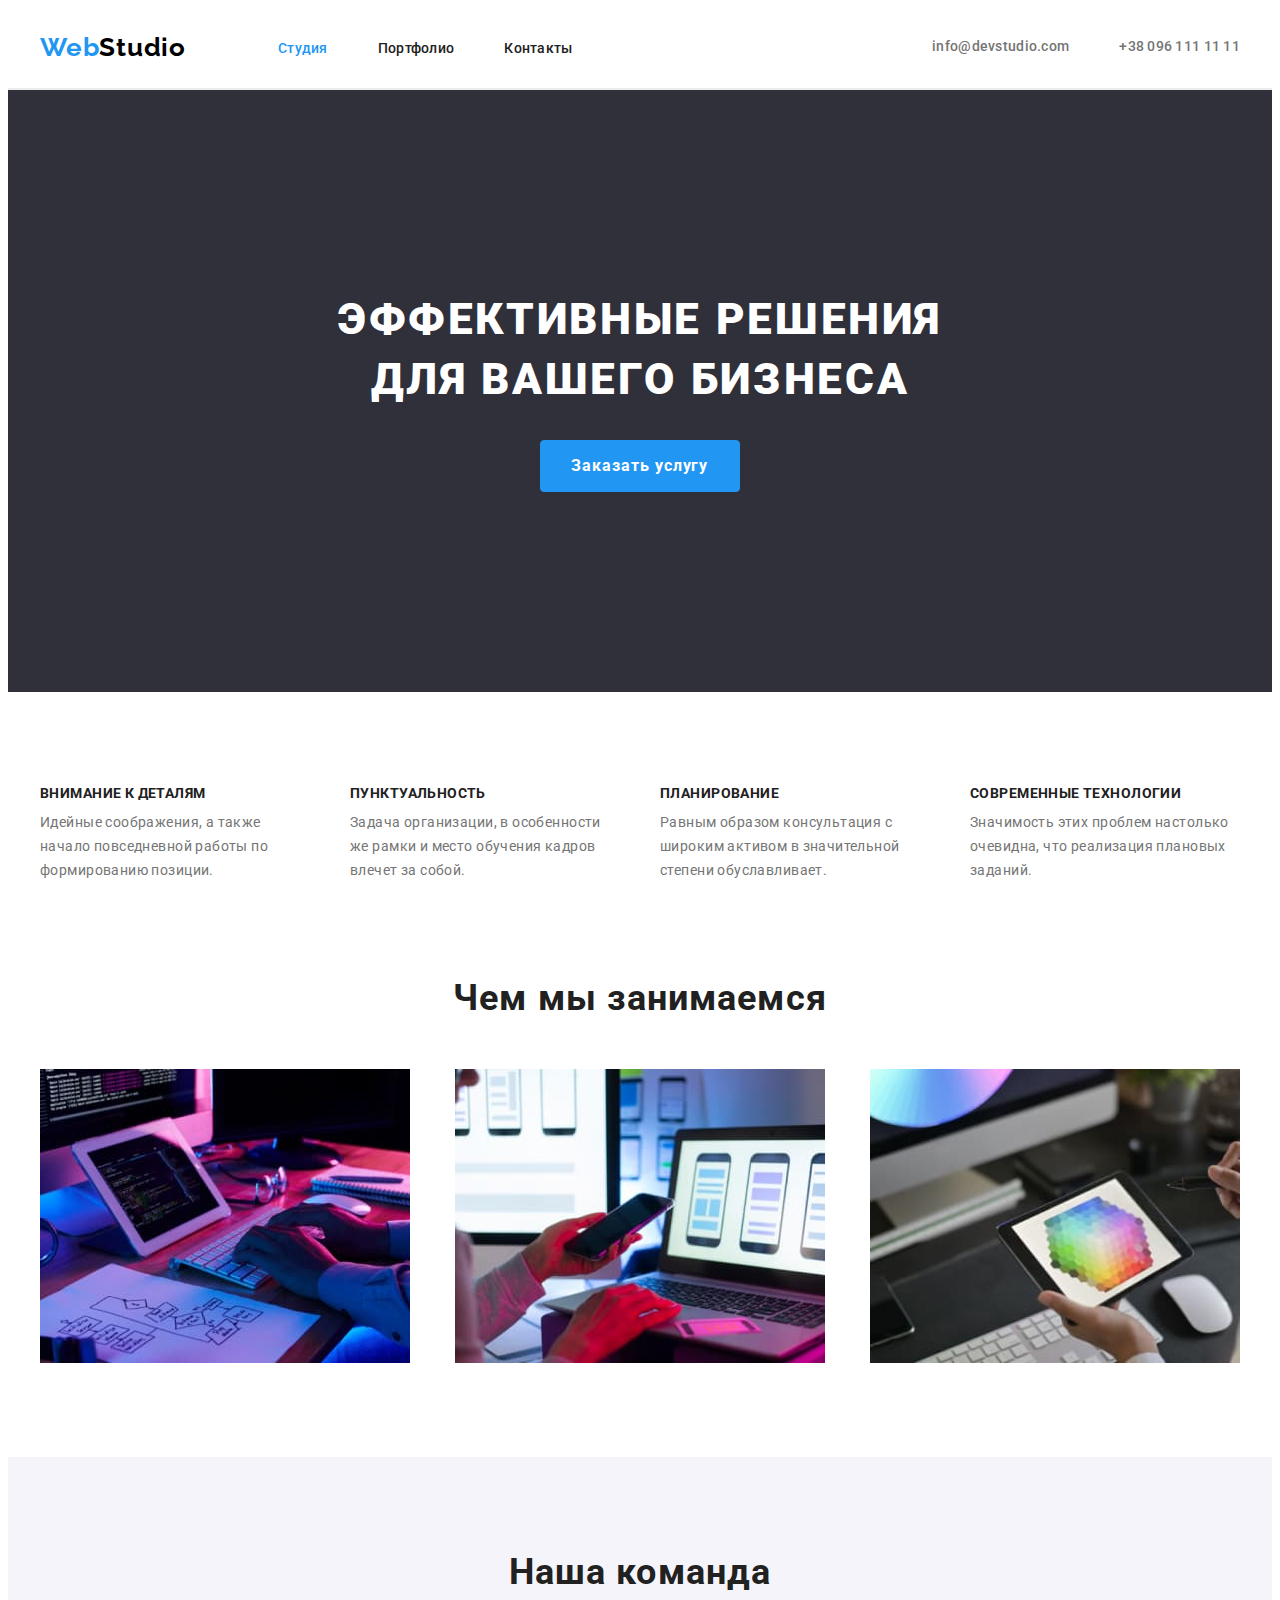
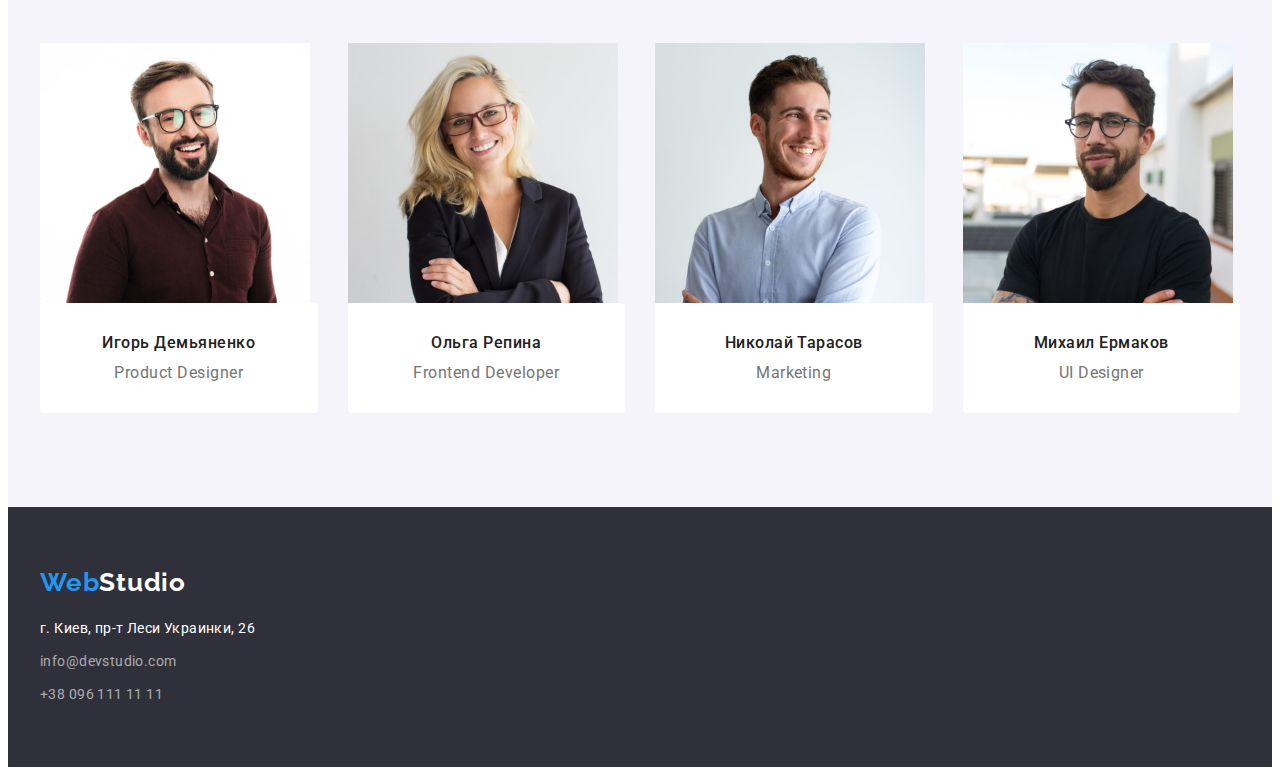
==== index.html @ 52878dc8 "create hw4" ====
<!DOCTYPE html>
<html lang="ru">

<head>
    <meta charset="UTF-8">
    <meta http-equiv="X-UA-Compatible" content="IE=edge">
    <meta name="viewport" content="width=device-width, initial-scale=1.0">
    <title>WebStudio</title>
    <link rel="preconnect" href="https://fonts.googleapis.com">
    <link rel="preconnect" href="https://fonts.gstatic.com" crossorigin>
    <link
        href="https://fonts.googleapis.com/css2?family=Raleway:wght@700&family=Roboto:wght@400;500;700;900&display=swap"
        rel="stylesheet">
    <link rel="stylesheet" href="https://cdnjs.cloudflare.com/ajax/libs/modern-normalize/1.1.0/modern-normalize.min.css"
        integrity="sha512-wpPYUAdjBVSE4KJnH1VR1HeZfpl1ub8YT/NKx4PuQ5NmX2tKuGu6U/JRp5y+Y8XG2tV+wKQpNHVUX03MfMFn9Q=="
        crossorigin="anonymous" referrerpolicy="no-referrer" />
    <link rel="stylesheet" href="./css/styles.css">
</head>

<body>
    <header class="header">
        <div class="container header-container">
            <a class="logo link" href="">Web<span class="logo-dark">Studio</span></a>
            <nav>
                <ul class="nav-list list">
                    <li class="nav-list-item">
                        <a class="nav-list-link link current" href="./index.html">Студия</a>
                    </li>
                    <li class="nav-list-item">
                        <a class="nav-list-link link" href="./portfolio.html">Портфолио</a>
                    </li>
                    <li class="nav-list-item">
                        <a class="nav-list-link link" href="">Контакты</a>
                    </li>
                </ul>
            </nav>
            <a class="contact-link link" href="mailto:info@devstudio.com">info@devstudio.com</a>
            <a class="contact-tel link" href="tel:+380961111111">+38 096 111 11 11</a>
        </div>
    </header>
    <main>
        <section class="hero">
            <div class="container">
                <h1 class="main-title">Эффективные решения <br> для вашего бизнеса</h1>
                <button class="modal-btn" type="button">Заказать услугу</button>
            </div>
        </section>
        <section class="qualities">
            <div class="container">
                <h2 class="hidden">Качества</h2>
                <ul class="container-qualities list">
                    <li class="qualities-list">
                        <h3 class="qualities-title">Внимание к деталям</h3>
                        <p class="qualities-description">Идейные соображения, а также начало повседневной работы по
                            формированию позиции.</p>
                    </li>
                    <li class="qualities-list">
                        <h3 class="qualities-title">Пунктуальность</h3>
                        <p class="qualities-description">Задача организации, в особенности же рамки и место обучения
                            кадров
                            влечет за собой.</p>
                    </li>
                    <li class="qualities-list">
                        <h3 class="qualities-title">Планирование</h3>
                        <p class="qualities-description">Равным образом консультация с широким активом в значительной
                            степени обуславливает.</p>
                    </li>
                    <li class="qualities-list">
                        <h3 class="qualities-title">Современные технологии</h3>
                        <p class="qualities-description">Значимость этих проблем настолько очевидна, что реализация
                            плановых
                            заданий.</p>
                    </li>
                </ul>
            </div>
        </section>
        <section class="work">
            <div class="container">
                <h2 class="section-title">Чем мы занимаемся</h2>
                <ul class="list work-list">
                    <li>
                        <img src="./images/work-img1.jpg" alt="Разработка сайта" width="370" height="294">
                    </li>
                    <li>
                        <img src="./images/work-img2.jpg" alt="Разработка мобильной версии" width="370" height="294">
                    </li>
                    <li>
                        <img src="./images/work-img3.jpg" alt="Подбор цветного вида" width="370" height="294">
                    </li>
                </ul>
            </div>
        </section>
        <section class="team">
            <div class="container">
                <h2 class="section-title">Наша команда</h2>
                <ul class="list employees">
                    <li class="employees-card">
                        <img src="./images/team-img1.jpg" alt="Игорь Демьяненко" width="270" height="260">
                        <div class="employees-content-wrapper">
                            <h3 class="employees-name">Игорь Демьяненко</h3>
                            <p class="employees-position" lang="en">Product Designer</p>
                        </div>
                    </li>
                    <li class="employees-card">
                        <img src="./images/team-img2.jpg" alt="Ольга Репина" width="270" height="260">
                        <div class="employees-content-wrapper">
                            <h3 class="employees-name">Ольга Репина</h3>
                            <p class="employees-position" lang="en">Frontend Developer</p>
                        </div>
                    </li>
                    <li class="employees-card">
                        <img src="./images/team-img3.jpg" alt="Николай Тарасов" width="270" height="260">
                        <div class="employees-content-wrapper">
                            <h3 class="employees-name">Николай Тарасов</h3>
                            <p class="employees-position" lang="en">Marketing</p>
                        </div>
                    </li>
                    <li class="employees-card">
                        <img src="./images/team-img4.jpg" alt="Михаил Ермаков" width="270" height="260">
                        <div class="employees-content-wrapper">
                            <h3 class="employees-name">Михаил Ермаков</h3>
                            <p class="employees-position" lang="en">UI Designer</p>
                        </div>
                    </li>
                </ul>
            </div>
        </section>
    </main>
    <footer class="footer">
        <div class="container">
            <a class="logo link" href="">Web<span class="logo-light">Studio</span></a>
            <address>
                <ul class="list">
                    <li class="address-footer">
                        <a class="address link" href="https://goo.gl/maps/RUobqZQHD3EwUB8Q8" target="_blank"
                            rel="noopener noreferrer">г. Киев, пр-т Леси Украинки, 26</a>
                    </li>
                    <li class="contacts-footer">
                        <a class="contacts link" href="mailto:info@devstudio.com">info@devstudio.com</a>
                    </li>
                    <li>
                        <a class="contacts link" href="tel:+380961111111">+38 096 111 11 11</a>
                    </li>
                </ul>
            </address>
        </div>
    </footer>
</body>

</html>
---- css/styles.css ----
:root {
  --primary-font-family: Roboto, sans-serif;
  --primary-text-color: #212121;
  --secondary-text-color: #757575;
  --accent-color: #2196f3;
}

body {
  font-family: var(--primary-font-family);
  color: var(--primary-text-color);
}

h1,
h2,
h3,
h4,
h5,
h6,
p {
  margin-top: 0;
  margin-bottom: 0;
}

ul,
ol {
  margin-top: 0;
  margin-bottom: 0;
  padding-left: 0;
}

img {
  display: block;
}

.list {
  list-style: none;
}

.link {
  text-decoration: none;
}

.container {
  width: 1200px;
  padding-left: 15px;
  padding-right: 15px;
  margin-left: auto;
  margin-right: auto;
}

/* HEADER */

.header {
  padding-top: 24px;
  padding-bottom: 25px;
  border-bottom: 2px solid #ececec;
}

.header-container {
  display: flex;
  align-items: center;
}

.logo {
  font-family: Raleway, sans-serif;
  font-weight: bold;
  font-size: 26px;
  line-height: 1.19;
  letter-spacing: 0.03em;
  color: var(--accent-color);
  margin-right: 92px;
}
.logo-dark {
  color: #000000;
}

.logo-light {
  color: #ffffff;
}

.nav-list {
  display: flex;
  align-items: center;
}

.nav-list-item:not(:last-child) {
  margin-right: 50px;
}

.nav-list-link {
  font-weight: 500;
  font-size: 14px;
  line-height: 1.14;
  letter-spacing: 0.02em;
  color: inherit;
}

.nav-list-link:hover,
.nav-list-link:focus {
  color: var(--accent-color);
}

.current {
  color: var(--accent-color);
}

.contact-link,
.contact-tel {
  font-weight: 500;
  font-size: 14px;
  line-height: 1.14;
  letter-spacing: 0.02em;
  color: var(--secondary-text-color);
}

.contact-link:hover,
.contact-link:focus,
.contact-tel:hover,
.contact-tel:focus {
  color: var(--accent-color);
}

.contact-link {
  margin-left: auto;
  margin-right: 50px;
}

/* MAIN */

.hero {
  background-color: #2f303a;
  padding: 200px 0;
}

.main-title {
  font-weight: 900;
  font-size: 44px;
  line-height: 1.36;
  text-align: center;
  letter-spacing: 0.06em;
  text-transform: uppercase;
  color: #ffffff;
}

.modal-btn {
  font-family: inherit;
  font-weight: bold;
  font-size: 16px;
  line-height: 1.87;
  display: flex;
  align-items: center;
  text-align: center;
  letter-spacing: 0.06em;
  color: #ffffff;
  background-color: var(--accent-color);
  margin-top: 30px;
  margin-left: auto;
  margin-right: auto;
  border-radius: 4px;
  min-width: 200px;
  padding: 10px 30px;
  border: 1px solid var(--accent-color);
}

.modal-btn:hover,
.modal-btn:focus {
  background-color: #188ce8;
}

.hidden {
  position: absolute;
  width: 1px;
  height: 1px;
  margin: -1px;
  padding: 0;
  overflow: hidden;
  border: 0;
  clip: rect(0 0 0 0);
}

.qualities {
  padding-top: 94px;
  padding-bottom: 94px;
}

.qualities-list {
  max-width: 270px;
}

.container-qualities {
  display: flex;
  justify-content: space-between;
}

.qualities-title {
  font-weight: bold;
  font-size: 14px;
  line-height: 1.14;
  letter-spacing: 0.03em;
  text-transform: uppercase;
  color: var(--primary-text-color);
  margin-bottom: 10px;
}

.qualities-description {
  font-size: 14px;
  line-height: 1.71;
  letter-spacing: 0.03em;
  color: var(--secondary-text-color);
}

.section-title {
  font-weight: bold;
  font-size: 36px;
  line-height: 1.17;
  text-align: center;
  letter-spacing: 0.03em;
  color: var(--primary-text-color);
  margin-bottom: 50px;
}

.work {
  padding-bottom: 94px;
}

.work-list {
  display: flex;
  justify-content: space-between;
}

.team {
  background-color: #f5f4fa;
  padding-top: 94px;
  padding-bottom: 94px;
}

.employees {
  display: flex;
  flex-wrap: wrap;
  margin-left: -30px;
  margin-top: -30px;
}

.employees-card {
  flex-basis: calc((100% - 120px) / 4);
  margin-left: 30px;
  margin-top: 30px;
}

.employees-content-wrapper {
  background-color: #ffffff;
  border: 1px solid #ffffff;
  border-top: none;
  border-radius: 4px;
  padding-top: 30px;
  padding-bottom: 30px;
}

.employees-name {
  font-weight: 500;
  font-size: 16px;
  line-height: 1.19;
  text-align: center;
  letter-spacing: 0.03em;
  color: var(--primary-text-color);
  margin-bottom: 10px;
}

.employees-position {
  font-size: 16px;
  line-height: 1.19;
  text-align: center;
  letter-spacing: 0.03em;
  color: var(--secondary-text-color);
}

/* FOOTER */

.footer {
  background-color: #2f303a;
  padding-top: 60px;
  padding-bottom: 60px;
}

.address-footer {
  margin-top: 20px;
  margin-bottom: 9px;
}

.address {
  font-style: normal;
  font-weight: normal;
  font-size: 14px;
  line-height: 1.71;
  letter-spacing: 0.03em;
  color: #ffffff;
  margin-bottom: 9px;
}

.contacts-footer {
  margin-bottom: 9px;
}

.contacts {
  font-style: normal;
  font-weight: normal;
  font-size: 14px;
  line-height: 1.71;
  letter-spacing: 0.03em;
  color: rgba(255, 255, 255, 0.6);
  margin-bottom: 9px;
}

/* PORTFOLIO */

.portfolio {
  padding-top: 94px;
  padding-bottom: 94px;
}

.filter {
  display: flex;
  justify-content: center;
  margin-bottom: 50px;
}

.filter-btn {
  font-family: inherit;
  font-weight: 500;
  font-size: 16px;
  line-height: 1.62;
  text-align: center;
  letter-spacing: 0.03em;
  color: var(--primary-text-color);
  background-color: #f5f4fa;
  cursor: pointer;
  border: 1px solid #f5f4fa;
  border-radius: 4px;
  min-height: 38px;
  padding: 4px 20px;
}

.filter-btn:hover,
.filter-btn:focus {
  color: #ffffff;
  background-color: var(--accent-color);
}

.filter-list {
  margin-right: 8px;
}

.filter-list:last-child {
  margin-right: 0;
}

.tab {
  display: flex;
  flex-wrap: wrap;
  margin-left: -30px;
  margin-top: -30px;
}

.tab-list {
  flex-basis: calc((100% - 90px) / 3);
  margin-left: 30px;
  margin-top: 30px;
}

.tab-wrapper {
  background-color: #ffffff;
  border: 1px solid #eeeeee;
  border-top: none;
  border-radius: 4px;
  padding-top: 20px;
  padding-bottom: 20px;
  padding-left: 24px;
}

.project {
  font-weight: bold;
  font-size: 18px;
  line-height: 2;
  letter-spacing: 0.06em;
  color: var(--primary-text-color);
}

.project-position {
  font-size: 16px;
  line-height: 1.87;
  letter-spacing: 0.03em;
  color: var(--secondary-text-color);
}
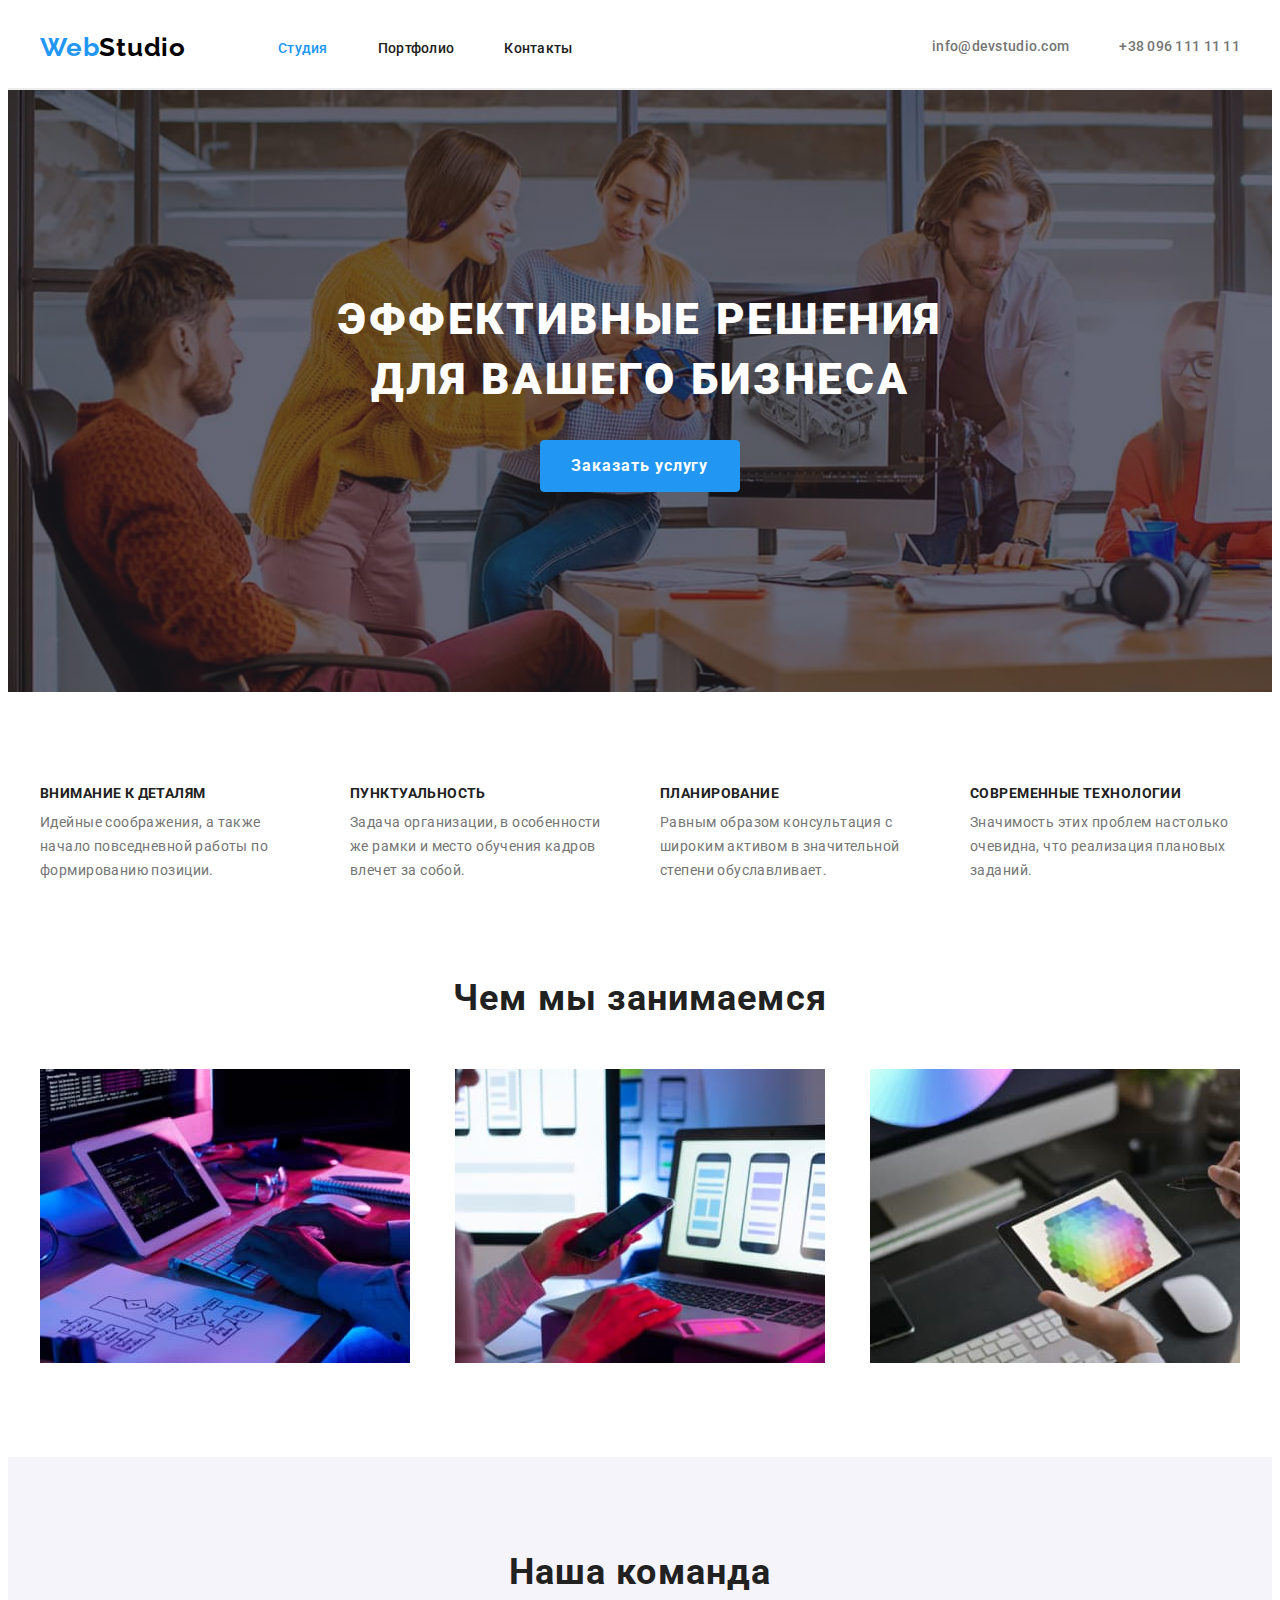
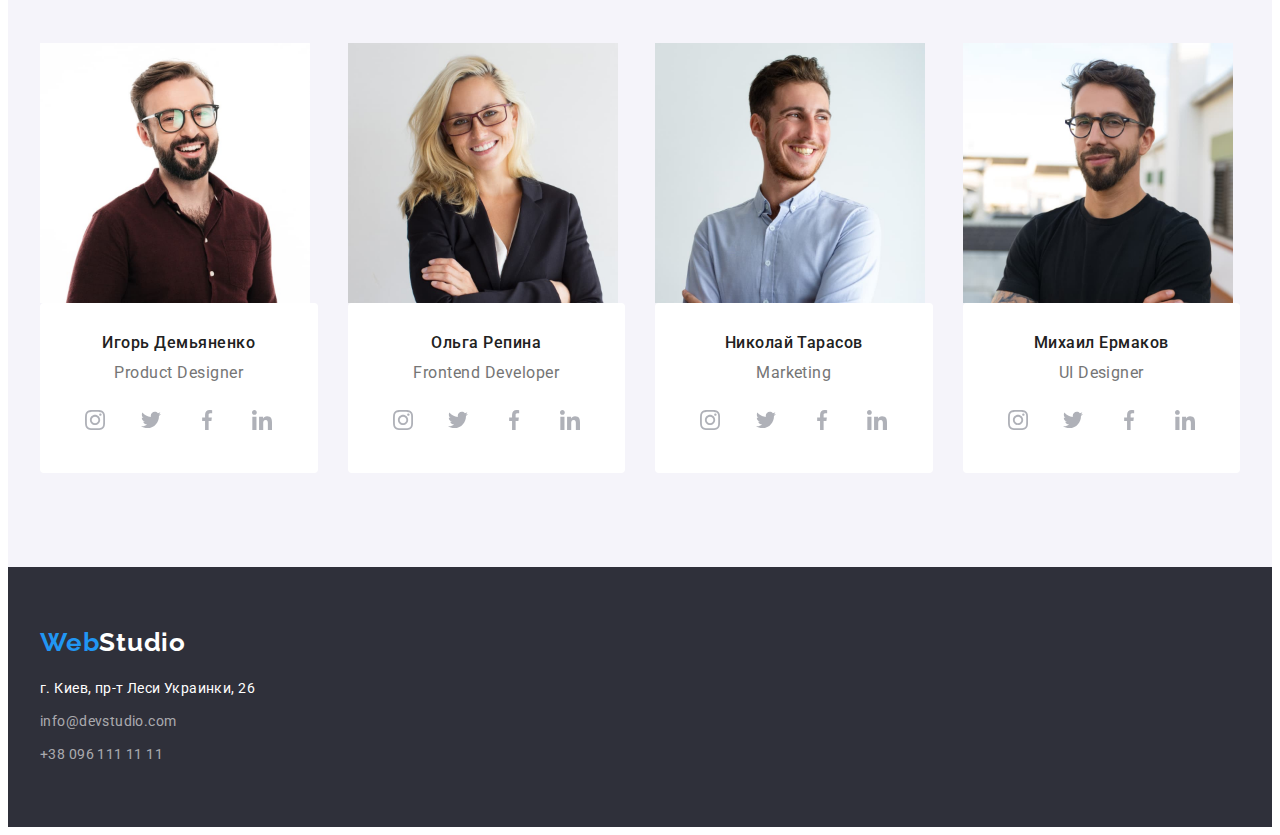
==== commit bb5c56ef: "add social icon" ====
--- a/index.html
+++ b/index.html
@@ -99,6 +99,36 @@
                         <div class="employees-content-wrapper">
                             <h3 class="employees-name">Игорь Демьяненко</h3>
                             <p class="employees-position" lang="en">Product Designer</p>
+                            <ul class="social-list list">
+                                <li class="social-list-item">
+                                    <a class="social-list-link" href="">
+                                        <svg class="social-list-icon" width="20" height="20">
+                                            <use href="./images/sprite.svg#instagram"></use>
+                                        </svg>
+                                    </a>
+                                </li>
+                                <li class="social-list-item">
+                                    <a class="social-list-link" href="">
+                                        <svg class="social-list-icon" width="20" height="20">
+                                            <use href="./images/sprite.svg#twitter"></use>
+                                        </svg>
+                                    </a>
+                                </li>
+                                <li class="social-list-item">
+                                    <a class="social-list-link" href="">
+                                        <svg class="social-list-icon" width="20" height="20">
+                                            <use href="./images/sprite.svg#facebook"></use>
+                                        </svg>
+                                    </a>
+                                </li>
+                                <li class="social-list-item">
+                                    <a class="social-list-link" href="">
+                                        <svg class="social-list-icon" width="20" height="20">
+                                            <use href="./images/sprite.svg#linkedin"></use>
+                                        </svg>
+                                    </a>
+                                </li>
+                            </ul>
                         </div>
                     </li>
                     <li class="employees-card">
@@ -106,6 +136,36 @@
                         <div class="employees-content-wrapper">
                             <h3 class="employees-name">Ольга Репина</h3>
                             <p class="employees-position" lang="en">Frontend Developer</p>
+                            <ul class="social-list list">
+                                <li class="social-list-item">
+                                    <a class="social-list-link" href="">
+                                        <svg class="social-list-icon" width="20" height="20">
+                                            <use href="./images/sprite.svg#instagram"></use>
+                                        </svg>
+                                    </a>
+                                </li>
+                                <li class="social-list-item">
+                                    <a class="social-list-link" href="">
+                                        <svg class="social-list-icon" width="20" height="20">
+                                            <use href="./images/sprite.svg#twitter"></use>
+                                        </svg>
+                                    </a>
+                                </li>
+                                <li class="social-list-item">
+                                    <a class="social-list-link" href="">
+                                        <svg class="social-list-icon" width="20" height="20">
+                                            <use href="./images/sprite.svg#facebook"></use>
+                                        </svg>
+                                    </a>
+                                </li>
+                                <li class="social-list-item">
+                                    <a class="social-list-link" href="">
+                                        <svg class="social-list-icon" width="20" height="20">
+                                            <use href="./images/sprite.svg#linkedin"></use>
+                                        </svg>
+                                    </a>
+                                </li>
+                            </ul>
                         </div>
                     </li>
                     <li class="employees-card">
@@ -113,6 +173,36 @@
                         <div class="employees-content-wrapper">
                             <h3 class="employees-name">Николай Тарасов</h3>
                             <p class="employees-position" lang="en">Marketing</p>
+                            <ul class="social-list list">
+                                <li class="social-list-item">
+                                    <a class="social-list-link" href="">
+                                        <svg class="social-list-icon" width="20" height="20">
+                                            <use href="./images/sprite.svg#instagram"></use>
+                                        </svg>
+                                    </a>
+                                </li>
+                                <li class="social-list-item">
+                                    <a class="social-list-link" href="">
+                                        <svg class="social-list-icon" width="20" height="20">
+                                            <use href="./images/sprite.svg#twitter"></use>
+                                        </svg>
+                                    </a>
+                                </li>
+                                <li class="social-list-item">
+                                    <a class="social-list-link" href="">
+                                        <svg class="social-list-icon" width="20" height="20">
+                                            <use href="./images/sprite.svg#facebook"></use>
+                                        </svg>
+                                    </a>
+                                </li>
+                                <li class="social-list-item">
+                                    <a class="social-list-link" href="">
+                                        <svg class="social-list-icon" width="20" height="20">
+                                            <use href="./images/sprite.svg#linkedin"></use>
+                                        </svg>
+                                    </a>
+                                </li>
+                            </ul>
                         </div>
                     </li>
                     <li class="employees-card">
@@ -120,6 +210,36 @@
                         <div class="employees-content-wrapper">
                             <h3 class="employees-name">Михаил Ермаков</h3>
                             <p class="employees-position" lang="en">UI Designer</p>
+                            <ul class="social-list list">
+                                <li class="social-list-item">
+                                    <a class="social-list-link" href="">
+                                        <svg class="social-list-icon" width="20" height="20">
+                                            <use href="./images/sprite.svg#instagram"></use>
+                                        </svg>
+                                    </a>
+                                </li>
+                                <li class="social-list-item">
+                                    <a class="social-list-link" href="">
+                                        <svg class="social-list-icon" width="20" height="20">
+                                            <use href="./images/sprite.svg#twitter"></use>
+                                        </svg>
+                                    </a>
+                                </li>
+                                <li class="social-list-item">
+                                    <a class="social-list-link" href="">
+                                        <svg class="social-list-icon" width="20" height="20">
+                                            <use href="./images/sprite.svg#facebook"></use>
+                                        </svg>
+                                    </a>
+                                </li>
+                                <li class="social-list-item">
+                                    <a class="social-list-link" href="">
+                                        <svg class="social-list-icon" width="20" height="20">
+                                            <use href="./images/sprite.svg#linkedin"></use>
+                                        </svg>
+                                    </a>
+                                </li>
+                            </ul>
                         </div>
                     </li>
                 </ul>
--- a/css/styles.css
+++ b/css/styles.css
@@ -128,7 +128,10 @@
 /* MAIN */
 
 .hero {
-  background-color: #2f303a;
+  background-image: linear-gradient(rgba(47, 48, 58, 0.4), rgba(47, 48, 58, 0.4)),
+    url(../images/hero-bgr.jpg);
+  background-size: cover;
+  background-color: #c4c4c4;
   padding: 200px 0;
 }
 
@@ -254,6 +257,8 @@
   border-radius: 4px;
   padding-top: 30px;
   padding-bottom: 30px;
+  padding-left: 32px;
+  padding-right: 32px;
 }
 
 .employees-name {
@@ -272,6 +277,35 @@
   text-align: center;
   letter-spacing: 0.03em;
   color: var(--secondary-text-color);
+  margin-bottom: 16px;
+}
+
+.social-list {
+  display: flex;
+  justify-content: space-between;
+}
+
+.social-list-link {
+  display: flex;
+  align-items: center;
+  justify-content: center;
+  width: 44px;
+  height: 44px;
+  border-radius: 50%;
+}
+
+.social-list-icon {
+  fill: #afb1b8;
+}
+
+.social-list-link:hover,
+.social-list-link:focus {
+  background-color: var(--accent-color);
+}
+
+.social-list-link:hover .social-list-icon,
+.social-list-link:focus .social-list-icon {
+  fill: #ffffff;
 }
 
 /* FOOTER */
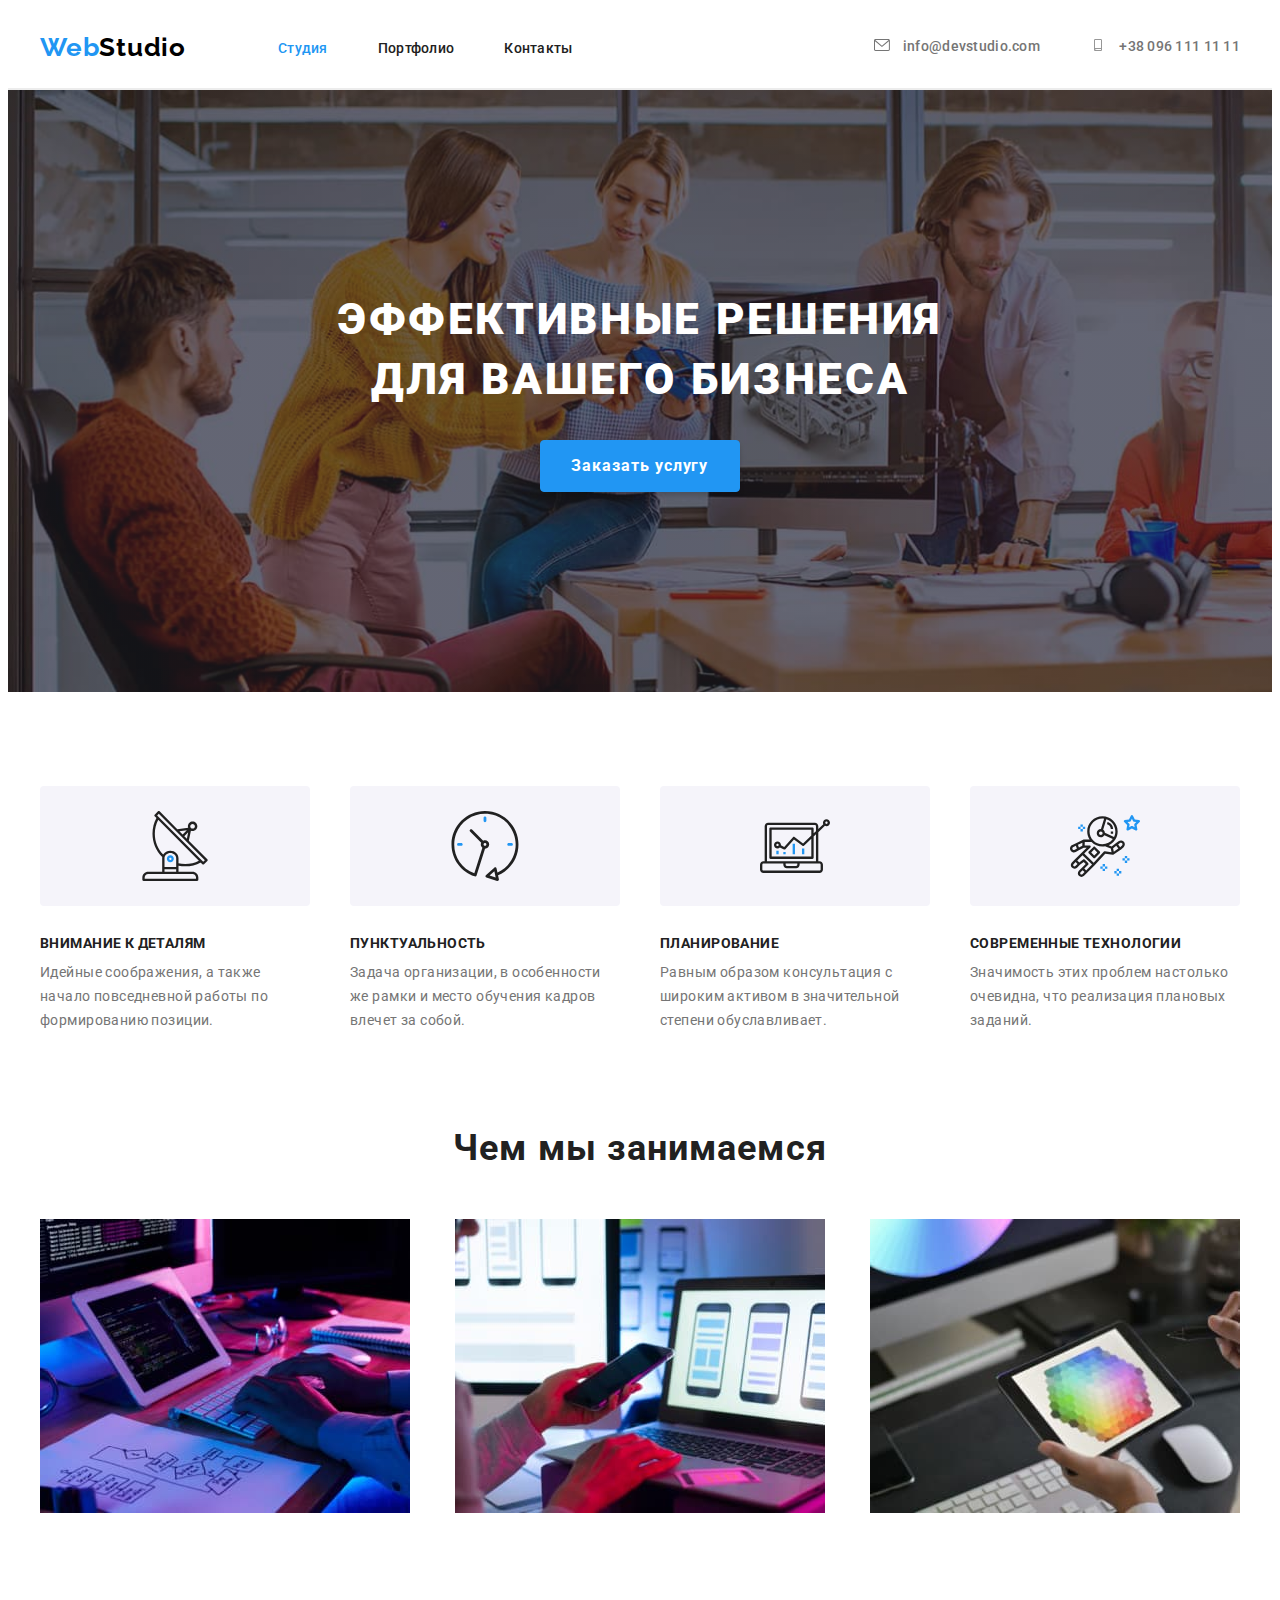
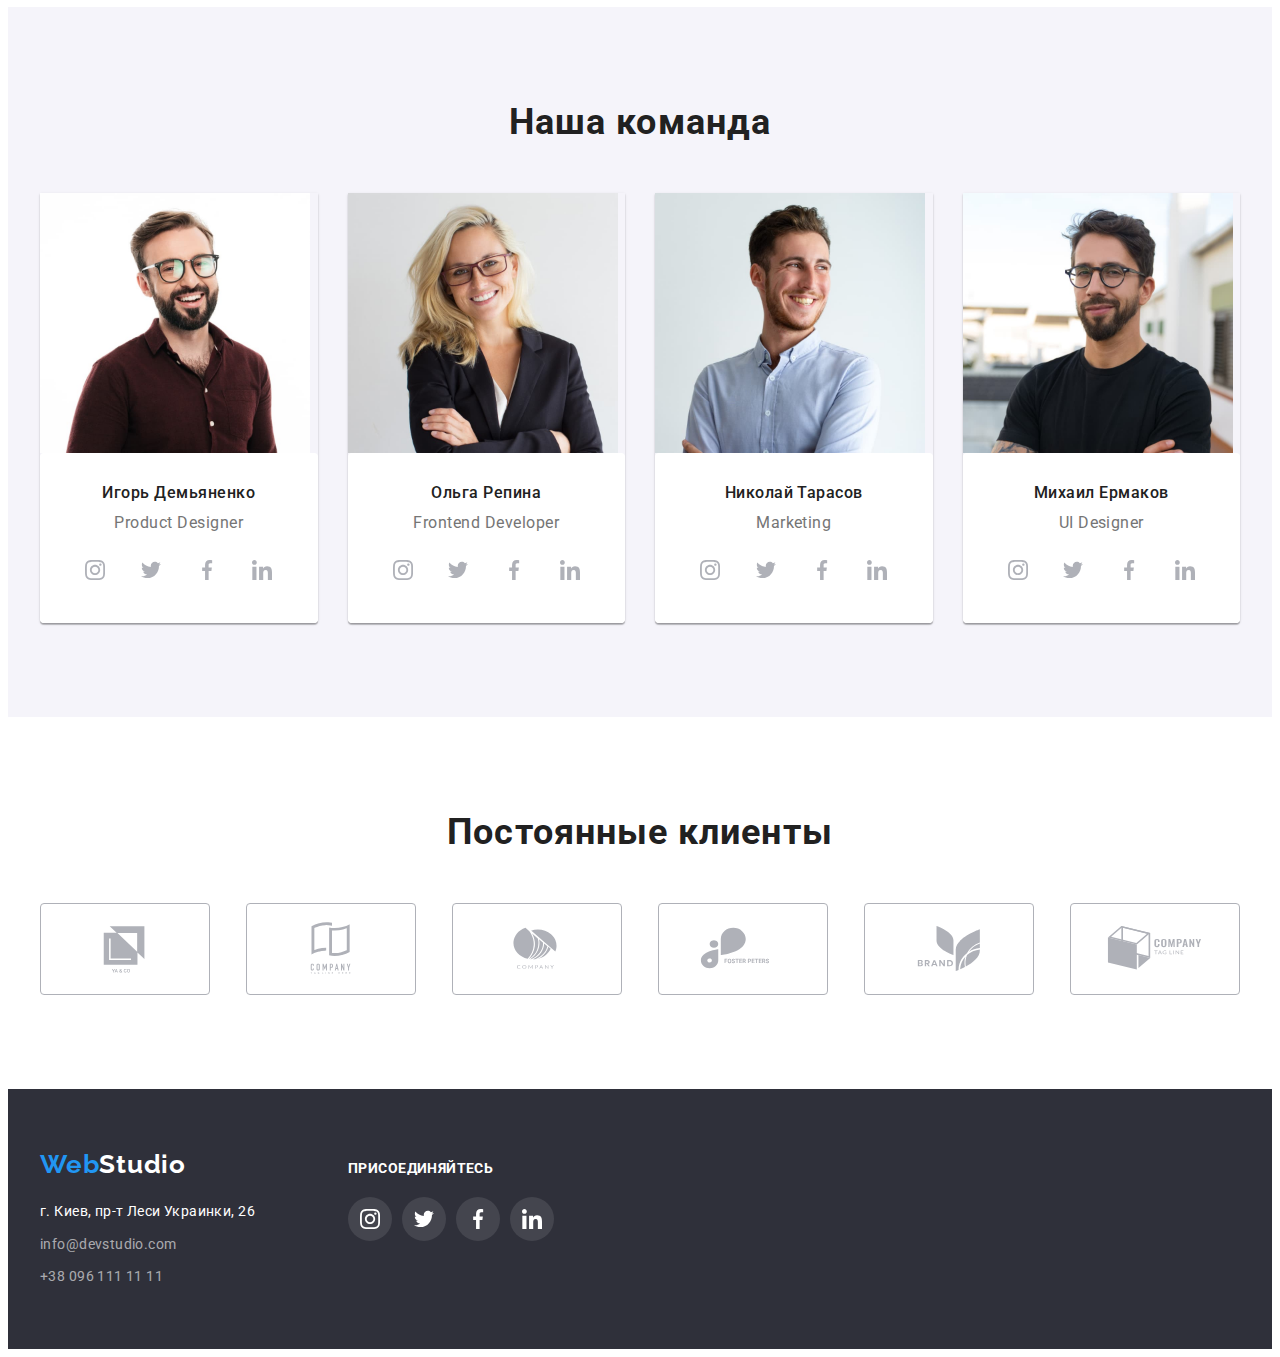
==== commit b7473213: "end hw4" ====
--- a/index.html
+++ b/index.html
@@ -34,8 +34,16 @@
                     </li>
                 </ul>
             </nav>
-            <a class="contact-link link" href="mailto:info@devstudio.com">info@devstudio.com</a>
-            <a class="contact-tel link" href="tel:+380961111111">+38 096 111 11 11</a>
+            <a class="contact-link link" href="mailto:info@devstudio.com">
+                <svg class="contact-icon" width="16" height="12">
+                    <use href="./images/icons.svg#envelope"></use>
+                </svg>
+                info@devstudio.com</a>
+            <a class="contact-tel link" href="tel:+380961111111">
+                <svg class="contact-icon" width="16" height="12">
+                    <use href="./images/icons.svg#smartphone"></use>
+                </svg>
+                +38 096 111 11 11</a>
         </div>
     </header>
     <main>
@@ -50,22 +58,42 @@
                 <h2 class="hidden">Качества</h2>
                 <ul class="container-qualities list">
                     <li class="qualities-list">
+                        <div class="qualities-pic">
+                            <svg width="70" height="70">
+                                <use href="./images/icons.svg#antenna"></use>
+                            </svg>
+                        </div>
                         <h3 class="qualities-title">Внимание к деталям</h3>
                         <p class="qualities-description">Идейные соображения, а также начало повседневной работы по
                             формированию позиции.</p>
                     </li>
                     <li class="qualities-list">
+                        <div class="qualities-pic">
+                            <svg width="70" height="70">
+                                <use href="./images/icons.svg#clock"></use>
+                            </svg>
+                        </div>
                         <h3 class="qualities-title">Пунктуальность</h3>
                         <p class="qualities-description">Задача организации, в особенности же рамки и место обучения
                             кадров
                             влечет за собой.</p>
                     </li>
                     <li class="qualities-list">
+                        <div class="qualities-pic">
+                            <svg width="70" height="70">
+                                <use href="./images/icons.svg#diagram"></use>
+                            </svg>
+                        </div>
                         <h3 class="qualities-title">Планирование</h3>
                         <p class="qualities-description">Равным образом консультация с широким активом в значительной
                             степени обуславливает.</p>
                     </li>
                     <li class="qualities-list">
+                        <div class="qualities-pic">
+                            <svg width="70" height="70">
+                                <use href="./images/icons.svg#astronaut"></use>
+                            </svg>
+                        </div>
                         <h3 class="qualities-title">Современные технологии</h3>
                         <p class="qualities-description">Значимость этих проблем настолько очевидна, что реализация
                             плановых
@@ -103,28 +131,28 @@
                                 <li class="social-list-item">
                                     <a class="social-list-link" href="">
                                         <svg class="social-list-icon" width="20" height="20">
-                                            <use href="./images/sprite.svg#instagram"></use>
-                                        </svg>
-                                    </a>
-                                </li>
-                                <li class="social-list-item">
-                                    <a class="social-list-link" href="">
-                                        <svg class="social-list-icon" width="20" height="20">
-                                            <use href="./images/sprite.svg#twitter"></use>
-                                        </svg>
-                                    </a>
-                                </li>
-                                <li class="social-list-item">
-                                    <a class="social-list-link" href="">
-                                        <svg class="social-list-icon" width="20" height="20">
-                                            <use href="./images/sprite.svg#facebook"></use>
-                                        </svg>
-                                    </a>
-                                </li>
-                                <li class="social-list-item">
-                                    <a class="social-list-link" href="">
-                                        <svg class="social-list-icon" width="20" height="20">
-                                            <use href="./images/sprite.svg#linkedin"></use>
+                                            <use href="./images/icons.svg#instagram"></use>
+                                        </svg>
+                                    </a>
+                                </li>
+                                <li class="social-list-item">
+                                    <a class="social-list-link" href="">
+                                        <svg class="social-list-icon" width="20" height="20">
+                                            <use href="./images/icons.svg#twitter"></use>
+                                        </svg>
+                                    </a>
+                                </li>
+                                <li class="social-list-item">
+                                    <a class="social-list-link" href="">
+                                        <svg class="social-list-icon" width="20" height="20">
+                                            <use href="./images/icons.svg#facebook"></use>
+                                        </svg>
+                                    </a>
+                                </li>
+                                <li class="social-list-item">
+                                    <a class="social-list-link" href="">
+                                        <svg class="social-list-icon" width="20" height="20">
+                                            <use href="./images/icons.svg#linkedin"></use>
                                         </svg>
                                     </a>
                                 </li>
@@ -140,28 +168,28 @@
                                 <li class="social-list-item">
                                     <a class="social-list-link" href="">
                                         <svg class="social-list-icon" width="20" height="20">
-                                            <use href="./images/sprite.svg#instagram"></use>
-                                        </svg>
-                                    </a>
-                                </li>
-                                <li class="social-list-item">
-                                    <a class="social-list-link" href="">
-                                        <svg class="social-list-icon" width="20" height="20">
-                                            <use href="./images/sprite.svg#twitter"></use>
-                                        </svg>
-                                    </a>
-                                </li>
-                                <li class="social-list-item">
-                                    <a class="social-list-link" href="">
-                                        <svg class="social-list-icon" width="20" height="20">
-                                            <use href="./images/sprite.svg#facebook"></use>
-                                        </svg>
-                                    </a>
-                                </li>
-                                <li class="social-list-item">
-                                    <a class="social-list-link" href="">
-                                        <svg class="social-list-icon" width="20" height="20">
-                                            <use href="./images/sprite.svg#linkedin"></use>
+                                            <use href="./images/icons.svg#instagram"></use>
+                                        </svg>
+                                    </a>
+                                </li>
+                                <li class="social-list-item">
+                                    <a class="social-list-link" href="">
+                                        <svg class="social-list-icon" width="20" height="20">
+                                            <use href="./images/icons.svg#twitter"></use>
+                                        </svg>
+                                    </a>
+                                </li>
+                                <li class="social-list-item">
+                                    <a class="social-list-link" href="">
+                                        <svg class="social-list-icon" width="20" height="20">
+                                            <use href="./images/icons.svg#facebook"></use>
+                                        </svg>
+                                    </a>
+                                </li>
+                                <li class="social-list-item">
+                                    <a class="social-list-link" href="">
+                                        <svg class="social-list-icon" width="20" height="20">
+                                            <use href="./images/icons.svg#linkedin"></use>
                                         </svg>
                                     </a>
                                 </li>
@@ -177,28 +205,28 @@
                                 <li class="social-list-item">
                                     <a class="social-list-link" href="">
                                         <svg class="social-list-icon" width="20" height="20">
-                                            <use href="./images/sprite.svg#instagram"></use>
-                                        </svg>
-                                    </a>
-                                </li>
-                                <li class="social-list-item">
-                                    <a class="social-list-link" href="">
-                                        <svg class="social-list-icon" width="20" height="20">
-                                            <use href="./images/sprite.svg#twitter"></use>
-                                        </svg>
-                                    </a>
-                                </li>
-                                <li class="social-list-item">
-                                    <a class="social-list-link" href="">
-                                        <svg class="social-list-icon" width="20" height="20">
-                                            <use href="./images/sprite.svg#facebook"></use>
-                                        </svg>
-                                    </a>
-                                </li>
-                                <li class="social-list-item">
-                                    <a class="social-list-link" href="">
-                                        <svg class="social-list-icon" width="20" height="20">
-                                            <use href="./images/sprite.svg#linkedin"></use>
+                                            <use href="./images/icons.svg#instagram"></use>
+                                        </svg>
+                                    </a>
+                                </li>
+                                <li class="social-list-item">
+                                    <a class="social-list-link" href="">
+                                        <svg class="social-list-icon" width="20" height="20">
+                                            <use href="./images/icons.svg#twitter"></use>
+                                        </svg>
+                                    </a>
+                                </li>
+                                <li class="social-list-item">
+                                    <a class="social-list-link" href="">
+                                        <svg class="social-list-icon" width="20" height="20">
+                                            <use href="./images/icons.svg#facebook"></use>
+                                        </svg>
+                                    </a>
+                                </li>
+                                <li class="social-list-item">
+                                    <a class="social-list-link" href="">
+                                        <svg class="social-list-icon" width="20" height="20">
+                                            <use href="./images/icons.svg#linkedin"></use>
                                         </svg>
                                     </a>
                                 </li>
@@ -214,55 +242,127 @@
                                 <li class="social-list-item">
                                     <a class="social-list-link" href="">
                                         <svg class="social-list-icon" width="20" height="20">
-                                            <use href="./images/sprite.svg#instagram"></use>
-                                        </svg>
-                                    </a>
-                                </li>
-                                <li class="social-list-item">
-                                    <a class="social-list-link" href="">
-                                        <svg class="social-list-icon" width="20" height="20">
-                                            <use href="./images/sprite.svg#twitter"></use>
-                                        </svg>
-                                    </a>
-                                </li>
-                                <li class="social-list-item">
-                                    <a class="social-list-link" href="">
-                                        <svg class="social-list-icon" width="20" height="20">
-                                            <use href="./images/sprite.svg#facebook"></use>
-                                        </svg>
-                                    </a>
-                                </li>
-                                <li class="social-list-item">
-                                    <a class="social-list-link" href="">
-                                        <svg class="social-list-icon" width="20" height="20">
-                                            <use href="./images/sprite.svg#linkedin"></use>
+                                            <use href="./images/icons.svg#instagram"></use>
+                                        </svg>
+                                    </a>
+                                </li>
+                                <li class="social-list-item">
+                                    <a class="social-list-link" href="">
+                                        <svg class="social-list-icon" width="20" height="20">
+                                            <use href="./images/icons.svg#twitter"></use>
+                                        </svg>
+                                    </a>
+                                </li>
+                                <li class="social-list-item">
+                                    <a class="social-list-link" href="">
+                                        <svg class="social-list-icon" width="20" height="20">
+                                            <use href="./images/icons.svg#facebook"></use>
+                                        </svg>
+                                    </a>
+                                </li>
+                                <li class="social-list-item">
+                                    <a class="social-list-link" href="">
+                                        <svg class="social-list-icon" width="20" height="20">
+                                            <use href="./images/icons.svg#linkedin"></use>
                                         </svg>
                                     </a>
                                 </li>
                             </ul>
                         </div>
+                    </li>
+                </ul>
+            </div>
+        </section>
+        <section class="clients">
+            <div class="container">
+                <h2 class="section-title">Постоянные клиенты</h2>
+                <ul class="clients-list list">
+                    <li class="clients-list-item">
+                        <svg class="clients-list-icon" width="106" height="60">
+                            <use href="./images/icons.svg#logo1"></use>
+                        </svg>
+                    </li>
+                    <li class="clients-list-item">
+                        <svg class="clients-list-icon" width="106" height="60">
+                            <use href="./images/icons.svg#logo2"></use>
+                        </svg>
+                    </li>
+                    <li class="clients-list-item">
+                        <svg class="clients-list-icon" width="106" height="60">
+                            <use href="./images/icons.svg#logo3"></use>
+                        </svg>
+                    </li>
+                    <li class="clients-list-item">
+                        <svg class="clients-list-icon" width="106" height="60">
+                            <use href="./images/icons.svg#logo4"></use>
+                        </svg>
+                    </li>
+                    <li class="clients-list-item">
+                        <svg class="clients-list-icon" width="106" height="60">
+                            <use href="./images/icons.svg#logo5"></use>
+                        </svg>
+                    </li>
+                    <li class="clients-list-item">
+                        <svg class="clients-list-icon" width="106" height="60">
+                            <use href="./images/icons.svg#logo6"></use>
+                        </svg>
                     </li>
                 </ul>
             </div>
         </section>
     </main>
     <footer class="footer">
-        <div class="container">
-            <a class="logo link" href="">Web<span class="logo-light">Studio</span></a>
-            <address>
-                <ul class="list">
-                    <li class="address-footer">
-                        <a class="address link" href="https://goo.gl/maps/RUobqZQHD3EwUB8Q8" target="_blank"
-                            rel="noopener noreferrer">г. Киев, пр-т Леси Украинки, 26</a>
-                    </li>
-                    <li class="contacts-footer">
-                        <a class="contacts link" href="mailto:info@devstudio.com">info@devstudio.com</a>
-                    </li>
-                    <li>
-                        <a class="contacts link" href="tel:+380961111111">+38 096 111 11 11</a>
-                    </li>
-                </ul>
-            </address>
+        <div class="container column-footer">
+            <div>
+                <a class="logo link" href="">Web<span class="logo-light">Studio</span></a>
+                <address>
+                    <ul class="list">
+                        <li class="address-footer">
+                            <a class="address link" href="https://goo.gl/maps/RUobqZQHD3EwUB8Q8" target="_blank"
+                                rel="noopener noreferrer">г. Киев, пр-т Леси Украинки, 26</a>
+                        </li>
+                        <li class="contacts-footer">
+                            <a class="contacts link" href="mailto:info@devstudio.com">info@devstudio.com</a>
+                        </li>
+                        <li>
+                            <a class="contacts link" href="tel:+380961111111">+38 096 111 11 11</a>
+                        </li>
+                    </ul>
+                </address>
+            </div>
+            <div class="call">
+                <h3 class="call-title">Присоединяйтесь</h3>
+                <ul class="social-footer list">
+                    <li class="social-footer-item">
+                        <a class="social-footer-link" href="">
+                            <svg class="social-footer-icon" width="20" height="20">
+                                <use href="./images/icons.svg#instagram"></use>
+                            </svg>
+                        </a>
+                    </li>
+                    <li class="social-footer-item">
+                        <a class="social-footer-link" href="">
+                            <svg class="social-footer-icon" width="20" height="20">
+                                <use href="./images/icons.svg#twitter"></use>
+                            </svg>
+                        </a>
+                    </li>
+                    <li class="social-footer-item">
+                        <a class="social-footer-link" href="">
+                            <svg class="social-footer-icon" width="20" height="20">
+                                <use href="./images/icons.svg#facebook"></use>
+                            </svg>
+                        </a>
+                    </li>
+                    <li class="social-footer-item">
+                        <a class="social-footer-link" href="">
+                            <svg class="social-footer-icon" width="20" height="20">
+                                <use href="./images/icons.svg#linkedin"></use>
+                            </svg>
+                        </a>
+                    </li>
+                </ul>
+            </div>
         </div>
     </footer>
 </body>
--- a/css/styles.css
+++ b/css/styles.css
@@ -3,6 +3,7 @@
   --primary-text-color: #212121;
   --secondary-text-color: #757575;
   --accent-color: #2196f3;
+  --background-color: #f5f4fa;
 }
 
 body {
@@ -123,6 +124,18 @@
 .contact-link {
   margin-left: auto;
   margin-right: 50px;
+}
+
+.contact-icon {
+  margin-right: 10px;
+  fill: var(--secondary-text-color);
+}
+
+.contact-link:hover .contact-icon,
+.contact-link:focus .contact-icon,
+.contact-tel:hover .contact-icon,
+.contact-tel:focus .contact-icon {
+  fill: var(--accent-color);
 }
 
 /* MAIN */
@@ -163,6 +176,7 @@
   min-width: 200px;
   padding: 10px 30px;
   border: 1px solid var(--accent-color);
+  box-shadow: 0px 4px 4px rgba(0, 0, 0, 0.15);
 }
 
 .modal-btn:hover,
@@ -195,6 +209,16 @@
   justify-content: space-between;
 }
 
+.qualities-pic {
+  display: flex;
+  justify-content: center;
+  align-items: center;
+  width: 270px;
+  height: 120px;
+  background-color: var(--background-color);
+  border-radius: 4px;
+  margin-bottom: 30px;
+}
 .qualities-title {
   font-weight: bold;
   font-size: 14px;
@@ -232,7 +256,7 @@
 }
 
 .team {
-  background-color: #f5f4fa;
+  background-color: var(--background-color);
   padding-top: 94px;
   padding-bottom: 94px;
 }
@@ -248,6 +272,9 @@
   flex-basis: calc((100% - 120px) / 4);
   margin-left: 30px;
   margin-top: 30px;
+  box-shadow: 0px 1px 3px rgba(0, 0, 0, 0.12), 0px 1px 1px rgba(0, 0, 0, 0.14),
+    0px 2px 1px rgba(0, 0, 0, 0.2);
+  border-radius: 0px 0px 4px 4px;
 }
 
 .employees-content-wrapper {
@@ -308,6 +335,43 @@
   fill: #ffffff;
 }
 
+.clients {
+  padding-top: 94px;
+  padding-bottom: 94px;
+}
+
+.clients-list {
+  display: flex;
+  margin-top: 50px;
+  justify-content: space-between;
+}
+
+.clients-list-item {
+  display: flex;
+  width: 170px;
+  height: 92px;
+  border: 1px solid #afb1b8;
+  box-sizing: border-box;
+  border-radius: 4px;
+  justify-content: center;
+  align-items: center;
+  cursor: pointer;
+}
+
+.clients-list-item:hover {
+  border: 1px solid var(--accent-color);
+  fill: var(--accent-color);
+}
+
+.clients-list-icon {
+  fill: #afb1b8;
+}
+
+.clients-list-item:hover .clients-list-icon,
+.clients-list-item:focus .clients-list-icon {
+  fill: var(--accent-color);
+}
+
 /* FOOTER */
 
 .footer {
@@ -316,6 +380,11 @@
   padding-bottom: 60px;
 }
 
+.column-footer {
+  display: flex;
+  align-items: baseline;
+}
+
 .address-footer {
   margin-top: 20px;
   margin-bottom: 9px;
@@ -343,6 +412,52 @@
   letter-spacing: 0.03em;
   color: rgba(255, 255, 255, 0.6);
   margin-bottom: 9px;
+}
+
+.call {
+  margin-left: 70px;
+}
+
+.call-title {
+  font-weight: bold;
+  font-size: 14px;
+  line-height: 1.14;
+  letter-spacing: 0.03em;
+  text-transform: uppercase;
+  color: #ffffff;
+  margin-bottom: 20px;
+}
+
+.social-footer {
+  display: flex;
+  justify-content: space-between;
+}
+
+.social-footer-item {
+  margin-right: 10px;
+}
+
+.social-footer-item:last-child {
+  margin-right: 0;
+}
+
+.social-footer-link {
+  display: flex;
+  align-items: center;
+  justify-content: center;
+  width: 44px;
+  height: 44px;
+  border-radius: 50%;
+  background: rgba(255, 255, 255, 0.1);
+}
+
+.social-footer-icon {
+  fill: #ffffff;
+}
+
+.social-footer-link:hover,
+.social-footer-link:focus {
+  background-color: var(--accent-color);
 }
 
 /* PORTFOLIO */
@@ -366,9 +481,9 @@
   text-align: center;
   letter-spacing: 0.03em;
   color: var(--primary-text-color);
-  background-color: #f5f4fa;
+  background-color: var(--background-color);
   cursor: pointer;
-  border: 1px solid #f5f4fa;
+  border: 1px solid var(--background-color);
   border-radius: 4px;
   min-height: 38px;
   padding: 4px 20px;
@@ -377,7 +492,10 @@
 .filter-btn:hover,
 .filter-btn:focus {
   color: #ffffff;
+  border-color: var(--accent-color);
   background-color: var(--accent-color);
+  box-shadow: 0px 3px 1px rgba(0, 0, 0, 0.1), 0px 1px 2px rgba(0, 0, 0, 0.08),
+    0px 2px 2px rgba(0, 0, 0, 0.12);
 }
 
 .filter-list {
@@ -399,6 +517,11 @@
   flex-basis: calc((100% - 90px) / 3);
   margin-left: 30px;
   margin-top: 30px;
+}
+
+.tab-list:hover {
+  box-shadow: 0px 1px 1px rgba(0, 0, 0, 0.12), 0px 4px 4px rgba(0, 0, 0, 0.06),
+    1px 4px 6px rgba(0, 0, 0, 0.16);
 }
 
 .tab-wrapper {
